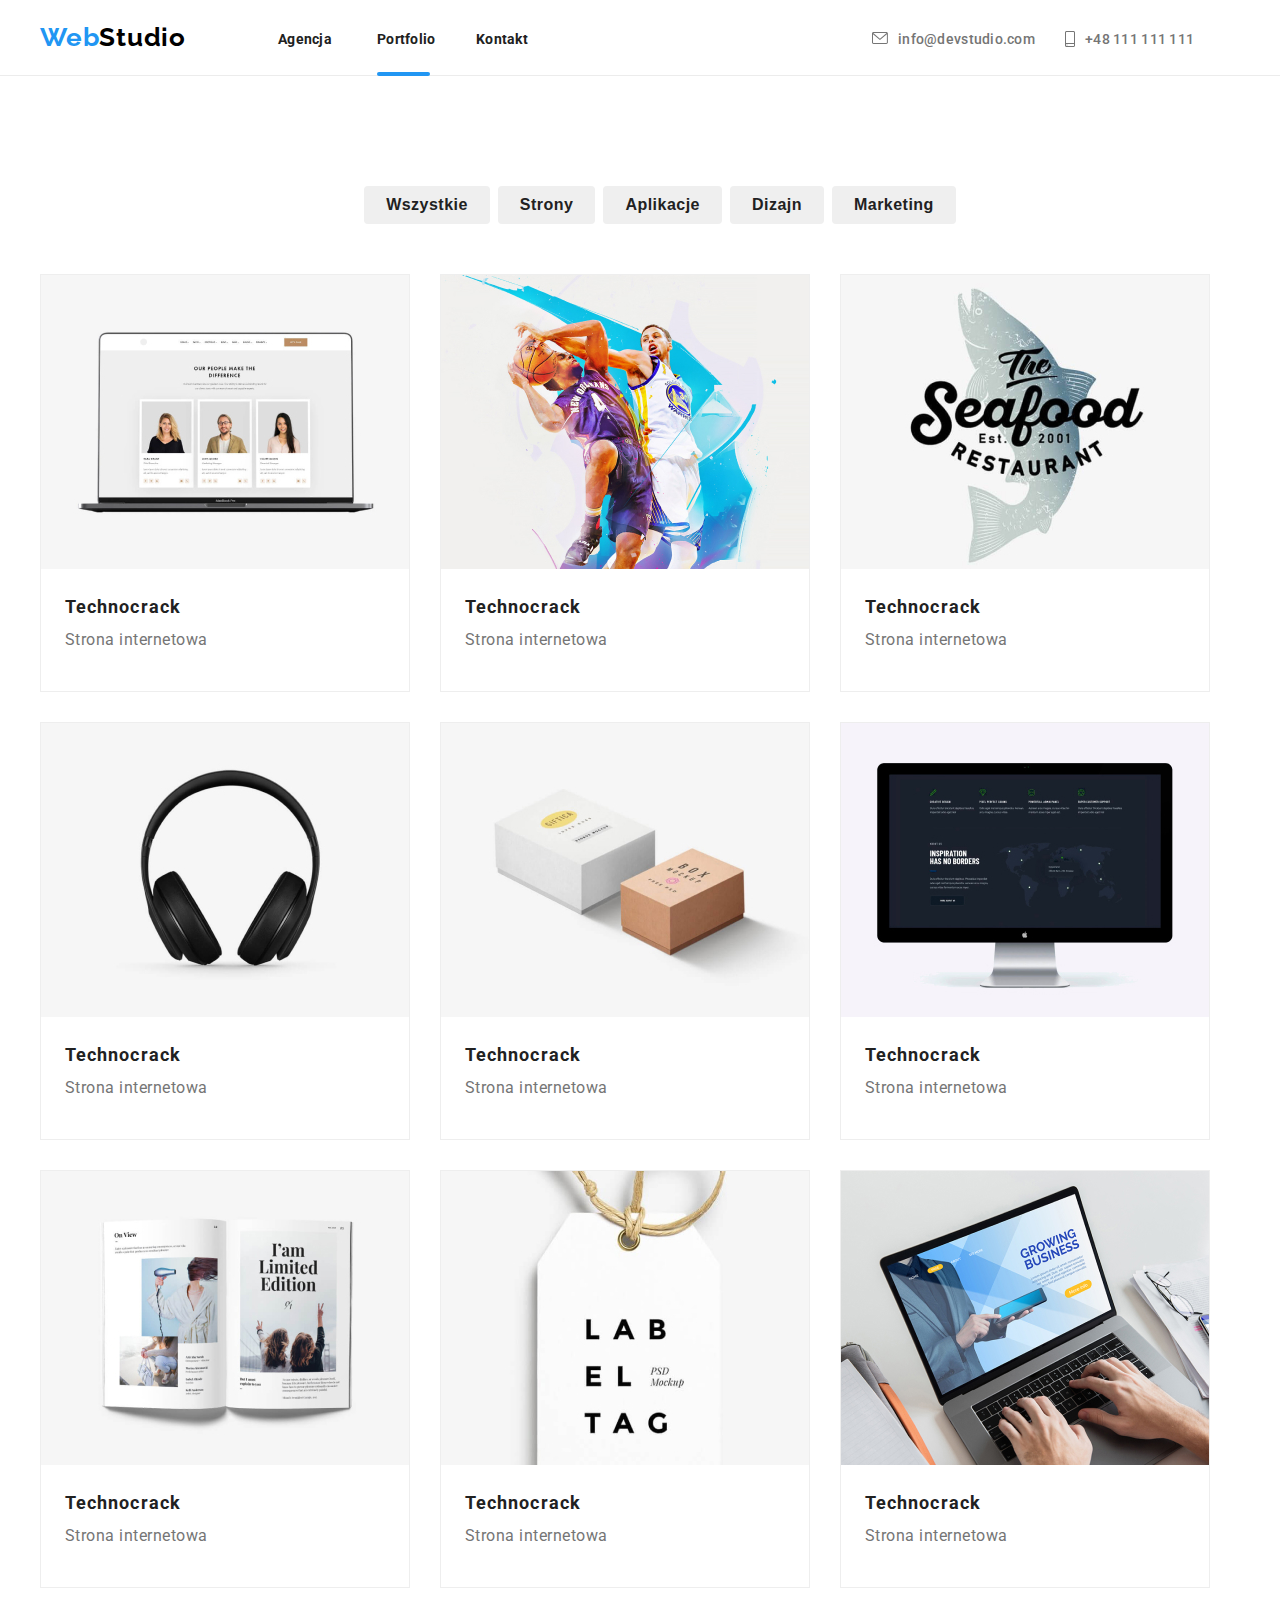
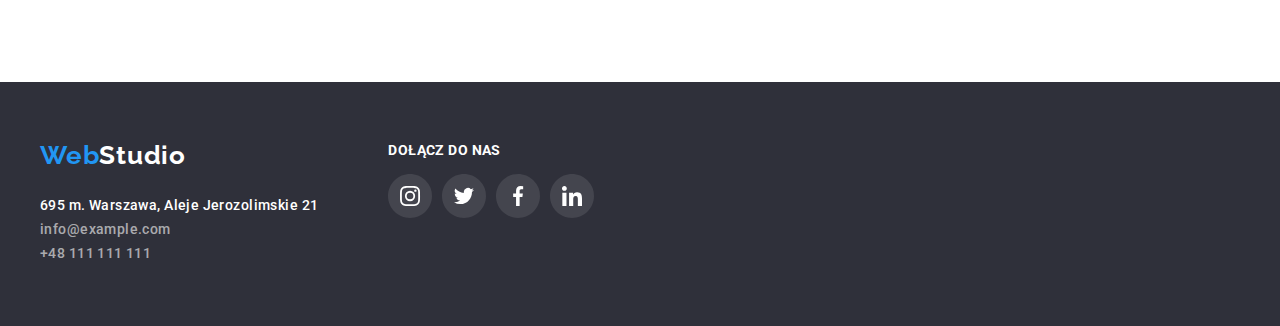
==== portfolio.html @ 4f035d85 "Create portfolio.html" ====
<!DOCTYPE html>
<html lang="pl">
  <head>
    <meta charset="UTF-8" />
    <meta http-equiv="X-UA-Compatible" content="IE=edge" />
    <meta name="viewport" content="width=device-width, initial-scale=1.0" />
    <title>Document</title>
    <link rel="stylesheet" href="css/styles.css" />
    <link rel="preconnect" href="https://fonts.googleapis.com" />
    <link rel="preconnect" href="https://fonts.gstatic.com" crossorigin />
    <link
      href="https://fonts.googleapis.com/css2?family=Raleway:wght@700&family=Roboto:wght@400;500;700;900&display=swap"
      rel="stylesheet"
    />
  </head>
  <body>
    <header class="heading">
      <div class="container">
        <nav class="menu">
          <a
            class="link"
            href="https://mateuszglock.github.io/goit-markup-hw-05/"
            ><h3 class="logo">
              Web<span class="logo-second link">Studio</span>
            </h3></a
          >
          <ul class="menu-list">
            <li>
              <a
                class="link"
                href="https://mateuszglock.github.io/goit-markup-hw-05/"
                ><h4 class="agency link">Agencja</h4>
              </a>
            </li>
            <li>
              <a class="link" href="/goit-markup-hw-05/portfolio.html"
                ><h4 class="portfolio link active">Portfolio</h4>
              </a>
            </li>
            <li>
              <a class="link" href="/kontakt"
                ><h4 class="contact link">Kontakt</h4></a
              >
            </li>
          </ul>
        </nav>
        <ul class="contact-list">
          <li class="icon">
            <a
              class="text-icon link header-mail"
              href="mailto:info@devstudio.com"
            >
              <div class="icon-inside">
                <svg width="16" height="12">
                  <use href="./images/icons.svg#icon-envelope-1"></use>
                </svg>
              </div>
              info@devstudio.com
            </a>
          </li>

          <li class="icon phone-link">
            <a class="text-icon link header-phone" href="tel:+48-111-111-111">
              <div class="icon-inside icon-phone">
                <svg width="10" height="16">
                  <use href="./images/icons.svg#icon-smartphone-1"></use>
                </svg>
              </div>
              +48 111 111 111
            </a>
          </li>
        </ul>
      </div>
    </header>
    <main class="section">
      <div>
        <ul class="buttons-list">
          <li>
            <button class="portfolio-button" type="button">Wszystkie</button>
          </li>
          <li>
            <button class="portfolio-button" type="button">Strony</button>
          </li>
          <li>
            <button class="portfolio-button" type="button">Aplikacje</button>
          </li>
          <li>
            <button class="portfolio-button" type="button">Dizajn</button>
          </li>
          <li>
            <button class="portfolio-button" type="button">Marketing</button>
          </li>
        </ul>
      </div>
      <div class="container-box">
        <div class="container">
          <ul class="portfolio-pic-list">
            <li>
              <div class="portfolio-photo-box">
                <div class="portfolio-inside-photo-box">
                  <img
                    src="images/website.jpg"
                    alt="Laptop ze stroną internetową, na której znajdują się zdjęcia trzech osób"
                    width="370"
                    height="294"
                  />
                  <div class="portfolio-description-box">
                    <p class="portfolio-description-text">
                      Technocrack jest popularną platformą wykorzystywaną do
                      rozpowszechniania koronawirusa. Firmy wykorzystują tę
                      platformę do celów szpiegowskich i ataków na
                      niezabezpieczone serwery konkurencji
                    </p>
                  </div>
                </div>
                <div class="photo-tittle-box">
                  <p>
                    <b class="photo-tittle-text">Technocrack</b><br />
                    <span class="photo-text">Strona internetowa </span>
                  </p>
                </div>
              </div>
            </li>
            <li>
              <div class="portfolio-photo-box">
                <div class="portfolio-inside-photo-box">
                  <img
                    src="images/Basketball.jpg"
                    alt="Plakat, na którym dwaj gracze grają w koszykówkę"
                    width="370"
                    height="294"
                  />
                  <div class="portfolio-description-box">
                    <p class="portfolio-description-text">
                      Technocrack jest popularną platformą wykorzystywaną do
                      rozpowszechniania koronawirusa. Firmy wykorzystują tę
                      platformę do celów szpiegowskich i ataków na
                      niezabezpieczone serwery konkurencji
                    </p>
                  </div>
                </div>
                <div class="photo-tittle-box">
                  <p>
                    <b class="photo-tittle-text">Technocrack</b><br />
                    <span class="photo-text">Strona internetowa </span>
                  </p>
                </div>
              </div>
            </li>
            <li>
              <div class="portfolio-photo-box">
                <div class="portfolio-inside-photo-box">
                  <img
                    src="images/RestaurantPoster.jpg"
                    alt="Plakat na którym znajduje się napis The Seafood Restaurant. Est. 2001 na tle konturu szarej ryby"
                    width="370"
                    height="294"
                  />
                  <div class="portfolio-description-box">
                    <p class="portfolio-description-text">
                      Technocrack jest popularną platformą wykorzystywaną do
                      rozpowszechniania koronawirusa. Firmy wykorzystują tę
                      platformę do celów szpiegowskich i ataków na
                      niezabezpieczone serwery konkurencji
                    </p>
                  </div>
                </div>
                <div class="photo-tittle-box">
                  <p>
                    <b class="photo-tittle-text">Technocrack</b><br />
                    <span class="photo-text">Strona internetowa </span>
                  </p>
                </div>
              </div>
            </li>
            <li>
              <div class="portfolio-photo-box">
                <div class="portfolio-inside-photo-box">
                  <img
                    src="images/Headphones.jpg"
                    alt="czarne słuchawki na białym tle"
                    width="370"
                    height="294"
                  />
                  <div class="portfolio-description-box">
                    <p class="portfolio-description-text">
                      Technocrack jest popularną platformą wykorzystywaną do
                      rozpowszechniania koronawirusa. Firmy wykorzystują tę
                      platformę do celów szpiegowskich i ataków na
                      niezabezpieczone serwery konkurencji
                    </p>
                  </div>
                </div>
                <div class="photo-tittle-box">
                  <p>
                    <b class="photo-tittle-text">Technocrack</b><br />
                    <span class="photo-text">Strona internetowa </span>
                  </p>
                </div>
              </div>
            </li>
            <li>
              <div class="portfolio-photo-box">
                <div class="portfolio-inside-photo-box">
                  <img
                    src="images/Boxes.jpg"
                    alt="Białe i brązowe pudełko"
                    width="370"
                    height="294"
                  />
                  <div class="portfolio-description-box">
                    <p class="portfolio-description-text">
                      Technocrack jest popularną platformą wykorzystywaną do
                      rozpowszechniania koronawirusa. Firmy wykorzystują tę
                      platformę do celów szpiegowskich i ataków na
                      niezabezpieczone serwery konkurencji
                    </p>
                  </div>
                </div>
                <div class="photo-tittle-box">
                  <p>
                    <b class="photo-tittle-text">Technocrack</b><br />
                    <span class="photo-text">Strona internetowa </span>
                  </p>
                </div>
              </div>
            </li>
            <li>
              <div class="portfolio-photo-box">
                <div class="portfolio-inside-photo-box">
                  <img
                    src="images/ComputerWorld.jpg"
                    alt="Komputer ze stroną internetową, na której znajduje się ikona mapy świata"
                    width="370"
                    height="294"
                  />
                  <div class="portfolio-description-box">
                    <p class="portfolio-description-text">
                      Technocrack jest popularną platformą wykorzystywaną do
                      rozpowszechniania koronawirusa. Firmy wykorzystują tę
                      platformę do celów szpiegowskich i ataków na
                      niezabezpieczone serwery konkurencji
                    </p>
                  </div>
                </div>
                <div class="photo-tittle-box">
                  <p>
                    <b class="photo-tittle-text">Technocrack</b><br />
                    <span class="photo-text">Strona internetowa </span>
                  </p>
                </div>
              </div>
            </li>
            <li>
              <div class="portfolio-photo-box">
                <div class="portfolio-inside-photo-box">
                  <img
                    src="images/Book.jpg"
                    alt="Otwarta książka. Na jednej stronie znajdują się zdjęcia. Pierwsze przedstawia osobę suszącą włosy, a drugie kogoś kucającego nad brzegiem morza.. Na drugiej napis I am limited edition i dwie osoby stojące tyłem, na tle miasta."
                    width="370"
                    height="294"
                  />
                  <div class="portfolio-description-box">
                    <p class="portfolio-description-text">
                      Technocrack jest popularną platformą wykorzystywaną do
                      rozpowszechniania koronawirusa. Firmy wykorzystują tę
                      platformę do celów szpiegowskich i ataków na
                      niezabezpieczone serwery konkurencji
                    </p>
                  </div>
                </div>
                <div class="photo-tittle-box">
                  <p>
                    <b class="photo-tittle-text">Technocrack</b><br />
                    <span class="photo-text">Strona internetowa </span>
                  </p>
                </div>
              </div>
            </li>
            <li>
              <div class="portfolio-photo-box">
                <div class="portfolio-inside-photo-box">
                  <img
                    src="images/Label.jpg"
                    alt="Biała etykieta z napisaem LABEL TAG."
                    width="370"
                    height="294"
                  />
                  <div class="portfolio-description-box">
                    <p class="portfolio-description-text">
                      Technocrack jest popularną platformą wykorzystywaną do
                      rozpowszechniania koronawirusa. Firmy wykorzystują tę
                      platformę do celów szpiegowskich i ataków na
                      niezabezpieczone serwery konkurencji
                    </p>
                  </div>
                </div>
                <div class="photo-tittle-box">
                  <p>
                    <b class="photo-tittle-text">Technocrack</b><br />
                    <span class="photo-text">Strona internetowa </span>
                  </p>
                </div>
              </div>
            </li>
            <li>
              <div class="portfolio-photo-box">
                <div class="portfolio-inside-photo-box">
                  <img
                    src="images/GrowingBusiness.jpg"
                    alt="Laptop ze stroną internetową z podpisem growing business."
                    width="370"
                    height="294"
                  />
                  <div class="portfolio-description-box">
                    <p class="portfolio-description-text">
                      Technocrack jest popularną platformą wykorzystywaną do
                      rozpowszechniania koronawirusa. Firmy wykorzystują tę
                      platformę do celów szpiegowskich i ataków na
                      niezabezpieczone serwery konkurencji
                    </p>
                  </div>
                </div>
                <div class="photo-tittle-box">
                  <p>
                    <b class="photo-tittle-text">Technocrack</b><br />
                    <span class="photo-text">Strona internetowa </span>
                  </p>
                </div>
              </div>
            </li>
          </ul>
        </div>
      </div>
    </main>
    <footer class="ender">
      <div class="ender-cointainer">
        <div>
          <a class="link" href="https://web-studio.pl/"
            ><h3 class="footer-logo">
              Web<span class="footer-logo-second link">Studio </span>
            </h3></a
          >
          <address>
            <span class="location">695 m. Warszawa, Aleje Jerozolimskie 21</span
            ><br />
            <span>
              <a class="footer-mail link" href="mail:info@example.com"
                >info@example.com</a
              ><br />
              <a class="footer-phone link" href="tel:+48-111-111-111"
                >+48 111 111 111</a
              >
            </span>
          </address>
        </div>
        <div class="social-links-ender">
          <h5 class="social-links-ender-text">Dołącz do nas</h5>
          <ul class="social-links-ender-links">
            <li class="social-link-footer">
              <a href="...">
                <svg width="44" height="44">
                  <use href="./images/icons.svg#icon-Ellipse-9"></use></svg
              ></a>
            </li>
            <li class="social-link-footer">
              <a href="...">
                <svg width="44" height="44">
                  <use href="./images/icons.svg#icon-Ellipse-10"></use></svg
              ></a>
            </li>
            <li class="social-link-footer">
              <a href="...">
                <svg width="44" height="44">
                  <use href="./images/icons.svg#icon-Ellipse-11"></use></svg
              ></a>
            </li>
            <li class="social-link-footer">
              <a href="...">
                <svg width="44" height="44">
                  <use href="./images/icons.svg#icon-Ellipse-12"></use></svg
              ></a>
            </li>
          </ul>
        </div>
      </div>
    </footer>
  </body>
</html>
---- css/styles.css ----
:root {
  --text-color: #212121;
  --primary-text-color: #ffffff;
  --logo-first-color: #2196f3;
  --logo-second-color: #000000;
  --link-color: #2196f3;
  --header-contact-color: #757575;
  --footer-contact-color: #ffffff99;
  --order-button-text-color: #ffffff;
  --header-background: #ffffff;
  --central-background: #e5e5e5;
  --central-section-background: #2f303a;
  --footer-background: #2f303a;
  --team-section-background: #f5f4fa;
  --order-button-background: #f5f4fa;
  --hover-button-background: #2196f3;
  --icon-color: #afb1b8;
}
body {
  font-family: "Roboto", "Arial", sans-serif;
  font-weight: 500;
  color: var(--text-color);
  padding: 0px;
  margin: 0px;
}
.container {
  width: 1200px;
  display: flex;
}
.container-vertical {
  width: 1200px;
  display: block;
}

.heading {
  background: var(--header-background);
  display: flex;
  justify-content: center;
  border-bottom: 1px solid #ececec;
}
.menu {
  display: flex;
  list-style: none;
}
.menu-list {
  display: flex;
  list-style: none;
  margin: 0px;
  padding: 0px;
  gap: 46px;
}

.logo {
  width: 145px;
  margin: 0px;
  margin-top: 24px;
  margin-bottom: 25px;

  font-family: "Raleway";
  font-style: normal;
  font-weight: 700;
  font-size: 26px;
  line-height: 1;

  letter-spacing: 0.03em;

  color: var(--logo-first-color);
}
.logo-second {
  color: var(--logo-second-color);
}
.link {
  text-decoration: none;
  transition-property: color, fill;
  transition-duration: 250ms;
  transition-timing-function: cubic-bezier(0.4, 0, 0.2, 1);
  transition-delay: 0ms;
}
.link:hover {
  color: var(--link-color);
}
.agency {
  width: 53px;
  margin-left: 93px;
  margin-top: 32px;

  font-style: normal;
  font-size: 14px;
  line-height: 1;
  letter-spacing: 0.02em;

  color: var(--text-color);
}
.active::after {
  content: "";
  position: absolute;
  width: 53px;
  top: 72px;
  background: var(--hover-button-background);
  height: 4px;
  border-radius: 10px 10px 10px 10px;
}
.portfolio {
  width: 53px;
  margin-top: 32px;

  font-style: normal;
  font-size: 14px;
  line-height: 1;
  letter-spacing: 0.02em;
  color: var(--text-color);
}
.contact {
  width: 51px;
  margin-top: 32px;

  font-style: normal;
  font-size: 14px;
  line-height: 1;
  letter-spacing: 0.02em;
  color: var(--text-color);
}
.contact-list {
  display: flex;
  margin: 0px;
  margin-left: 345px;
  align-items: center;
  list-style: none;
  padding: 0px;
}
.text-icon {
  display: flex;
}
.text-icon:hover {
  color: #2196f3;
  fill: #2196f3;
}
.header-mail {
  margin: 0px;
  font-style: normal;
  font-size: 14px;
  letter-spacing: 0.02em;

  color: var(--header-contact-color);

  font-family: "Roboto";
  font-weight: 500;
  line-height: 16px;
  letter-spacing: 0.02em;
  padding-top: 2px;
}
.icon {
  display: flex;
  fill: #757575;
  align-items: center;
}
.icon:hover > a {
  color: #2196f3;
  fill: #2196f3;
}
.icon-inside {
  padding-right: 10px;
  align-items: center;
}
.phone-link {
  margin-left: 30px;
}
.icon-phone {
  align-items: center;
}
.header-phone {
  margin: 0px;
  font-style: normal;
  font-size: 14px;
  letter-spacing: 0.02em;

  color: var(--header-contact-color);

  font-family: "Roboto";
  font-weight: 500;
  line-height: 16px;
  letter-spacing: 0.02em;
  padding-top: 5px;
}
.central {
  background: var(--header-background);
  justify-content: center;
}
.section {
  padding-top: 94px;
  padding-bottom: 94px;
}
.primary-part {
  margin-top: 0px;
  margin-bottom: 0px;
  display: block;
  align-items: center;
  background: var(--central-section-background);
  background-image: linear-gradient(
      to bottom,
      rgba(47, 48, 58, 0.4),
      rgba(47, 48, 58, 0.4)
    ),
    url(../images/main-section-background.jpg);
  background-repeat: no-repeat;
  background-position: 50%;
  padding-top: 200px;
  padding-bottom: 210px;
  display: flex;
  justify-content: center;
  text-align: center;
}
.button-box {
  display: block;
  margin-right: auto;
  margin-left: auto;
}
.button {
  width: 200px;
  margin-top: 30px;
  cursor: pointer;
  border: var(--white-color);
  font-style: normal;
  border-radius: 4px;

  color: var(--header-background);
  background: var(--hover-button-background);
  font-style: normal;
  font-size: 16px;
  line-height: 1.62;

  letter-spacing: 0.03em;
  font-weight: 700;
  padding-top: 10px;
  padding-bottom: 10px;
}

.orderButtonText {
  width: 117px;
  font-style: normal;
  font-weight: 700;
  font-size: 16px;
  line-height: 1;
  color: var(--text-color);

  letter-spacing: 0.06em;
}

.primary-text {
  font-size: 44px;
  font-weight: 900;
  line-height: 1.36;
  letter-spacing: 6px;
  margin: 0px;
  text-align: center;
  color: var(--primary-text-color);
  text-transform: uppercase;

  font-style: normal;

  letter-spacing: 0.06em;
}

.advantages {
  display: flex;
  justify-content: center;
  padding-top: 94px;
  padding-bottom: 94px;
}
.adv-list {
  list-style-type: none;
  display: flex;
  align-items: center;
  margin: 0px;
  gap: 30px;
  padding: 0px;
}
.advantages-tittle {
  font-weight: 700;
  font-size: 14px;
  text-align: left;
  vertical-align: top;
  margin: 0px;
  letter-spacing: 0.03em;
}
.advantage {
  margin-top: 30px;
}
.advantage-tittle-box {
  width: 270px;
}
.advantages-text {
  font-family: "Roboto";
  font-style: normal;
  font-size: 14px;
  line-height: 24px;
  text-align: Left;
  vertical-align: Top;
  letter-spacing: 0.03em;
  margin-right: 1px;
  margin-top: 10px;
  width: 270px;

  color: var(--header-contact-color);
}

.second-text {
  left: 515px;
}
.third-text {
  left: 815px;
}
.fourth-text {
  left: 1115px;
}
.occupation {
  justify-content: center;
  align-items: center;
}
.container-box {
  display: flex;

  justify-content: center;
}
.occupation-text {
  margin: 0px;
  margin-bottom: 50px;

  font-style: normal;
  font-weight: 700;
  font-size: 36px;
  line-height: 1;
  text-align: center;

  letter-spacing: 0.03em;
}
.occupation-list {
  list-style-type: none;
  display: flex;
  text-align: center;
  gap: 30px;
  margin: 0px;
  margin-right: 0px;
  margin-bottom: 94px;
  padding: 0px;
}
.occupation-photo-1 {
  width: 370px;
  left: 215px;
  top: 1061px;
}
.occupation-photo-2 {
  width: 370px;
  left: 615px;
  top: 1061px;
}
.occupation-photo-3 {
  width: 370px;
  left: 1015px;
  top: 1061px;
}
.image-box {
  margin: 0;
  position: relative;
}
.signature-box {
  position: absolute;
  display: flex;
  width: 370px;
  height: 70px;
  top: 224px;
  align-items: center;
  justify-content: center;
  font-size: 14px;
  line-height: 1.14;
  letter-spacing: 0.03em;
  text-transform: uppercase;
  color: var(--header-background);
  background: rgba(47, 48, 58, 0.8);
}
.team-section {
  left: 0px;
  background: var(--team-section-background);
  padding-bottom: 94px;
  display: block;
}

.team-text {
  font-style: normal;
  font-weight: 700;
  font-size: 36px;
  line-height: 1;
  text-align: center;
  margin-top: 0px;
  margin-bottom: 50px;

  letter-spacing: 0.03em;

  color: var(--text-color);
}
.team-list {
  list-style-type: none;
  display: flex;
  align-items: center;
  gap: 30px;
  padding: 0px;
  margin: 0px;
}
.team-member {
  width: 270px;
  padding-bottom: 30px;

  background: var(--primary-text-color);

  box-shadow: 0px 1px 3px rgba(0, 0, 0, 0.12), 0px 1px 1px rgba(0, 0, 0, 0.14),
    0px 2px 1px rgba(0, 0, 0, 0.2);
  border-radius: 0px 0px 4px 4px;
}
.team-member-data {
  margin-top: 30px;
  display: block;
  text-align: center;
}
.team-member-name {
  width: 72px;
  font-style: normal;
  font-size: 16px;
  line-height: 1;

  text-align: center;
  letter-spacing: 0.03em;
}
.team-member-job {
  font-weight: 400;

  font-style: normal;
  font-size: 16px;
  line-height: 1;
  margin-top: 10px;

  letter-spacing: 0.03em;

  color: var(--header-contact-color);
}
.icon-figcaption {
  display: flex;
  list-style: none;
  padding: 0px;
  gap: 10px;
  justify-content: center;
}
.social-link a:hover {
  fill: white;
  background: var(--hover-button-background);
}
.social-link a {
  display: flex;
  border-radius: 50%;
  padding: 11px;
  fill: var(--icon-color);
  transition-property: fill, background;
  transition-duration: 250ms;
  transition-timing-function: cubic-bezier(0.4, 0, 0.2, 1);
  transition-delay: 0ms;
}

/*.social-link:hover,
.social-link:focus {
  fill: var(--hover-button-background);
}
.social-link a {
  display: flex;
  border-radius: 50%;
}

.social-link a:hover {
  background: #2196f3;
}

.social-link a:hover svg {
  fill: white;
}

.social-link a svg {
  fill: var(--header-background);
}
.social-link a svg:hover {
  fill: var(--link-color);
}*/
.icon:hover > a {
  color: #2196f3;
  fill: #2196f3;
}
.clients-section {
  align-items: center;
  justify-content: center;
}
.clients-text {
  font-style: normal;
  font-weight: 700;
  font-size: 36px;
  line-height: 1;
  text-align: center;
  margin-top: 0px;
  margin-bottom: 50px;

  letter-spacing: 0.03em;

  color: var(--text-color);
}
.clients-list {
  display: flex;
  list-style: none;
  margin: 0px;
  padding: 0px;
  gap: 30px;
}
.client {
  border: 1px solid var(--icon-color);
  border-radius: 4px;
  width: 170px;
  height: 92px;
  fill: var(--icon-color);
  transition-property: fill;
  transition-duration: 250ms;
  transition-timing-function: cubic-bezier(0.4, 0, 0.2, 1);
  transition-delay: 0ms;
}
.client:hover,
.client:focus {
  border: 1px solid var(--link-color);
  fill: var(--link-color);
}
.ender {
  background-color: var(--footer-background);
  margin-top: 0px;
  padding-top: 0px;
  display: block;
  align-items: center;
}
.ender-cointainer {
  margin-left: 0px;
  margin-top: 0px;
  padding-top: 60px;
  padding-bottom: 60px;
  width: 1200px;
  margin-right: auto;
  margin-left: auto;
  display: flex;
}
.footer-logo {
  width: 145px;

  font-family: "Raleway";
  font-style: normal;
  font-weight: 700;
  font-size: 26px;
  line-height: 1;

  letter-spacing: 0.03em;

  color: var(--logo-first-color);
  text-decoration: none;
  margin-top: 0px;
}
.footer-logo-second {
  color: var(--primary-text-color);
  text-decoration: none;
}
.location {
  width: 246px;
  top: 2208px;

  font-style: normal;
  font-size: 14px;
  line-height: 1.71;

  letter-spacing: 0.03em;

  color: var(--header-background);
  text-indent: 215px;
}
.footer-mail {
  width: 231px;
  top: 2238px;

  font-style: normal;
  font-size: 14px;
  line-height: 1.71;
  text-indent: 215px;

  letter-spacing: 0.03em;

  color: var(--footer-contact-color);
  text-decoration: none;
}
.footer-phone {
  width: 231px;

  font-style: normal;
  font-size: 14px;
  line-height: 1.71;

  letter-spacing: 0.03em;

  color: var(--footer-contact-color);
  text-decoration: none;
  text-indent: 215px;
}
.social-links-ender {
  margin-left: 70px;
}
.social-link-footer {
  fill: rgba(255, 255, 255, 0.1);
}
.social-link-footer a:hover {
  fill: var(--link-color);
  transition-property: fill;
  transition-duration: 250ms;
  transition-timing-function: cubic-bezier(0.4, 0, 0.2, 1);
  transition-delay: 0ms;
}
.social-links-ender-text {
  color: var(--header-background);
  font-style: normal;
  font-size: 14px;
  letter-spacing: 0.03em;
  text-transform: uppercase;
  margin: 0px;
}
.social-links-ender-links {
  display: flex;
  list-style: none;
  padding: 0px;
  gap: 10px;
}
.portfolio-part {
  background-color: var(--central-background);
}
.buttons-list {
  display: flex;
  justify-content: center;
  gap: 8px;
  font-weight: 500;
  font-size: 16px;
  line-height: 1.71;
  letter-spacing: 0.03em;
  cursor: pointer;
  border-radius: 4px;

  list-style: none;
}
.portfolio-all-button {
  width: 121px;
  left: 510px;
  top: 174px;

  background: var(--order-button-background);

  box-shadow: 0px 3px 1px rgba(0, 0, 0, 0.1), 0px 1px 2px rgba(0, 0, 0, 0.08),
    0px 2px 2px rgba(0, 0, 0, 0.12);
  border-radius: 4px;
}
.portfolio-button {
  cursor: pointer;
  border: var(--white-color);
  font-weight: 500;
  font-size: 16px;
  font-style: normal;
  padding: 6px 22px 6px 22px;
  border-radius: 4px;
  line-height: 1.2;

  color: var(--text-color);
  font-style: normal;
  font-size: 16px;
  line-height: 1.62;

  text-align: center;
  letter-spacing: 0.03em;
  font-weight: 700;
  transition-property: color, background, box-shadow;
  transition-duration: 250ms;
  transition-timing-function: cubic-bezier(0.4, 0, 0.2, 1);
}
.portfolio-button:hover {
  background-color: var(--hover-button-background);
  color: var(--primary-text-color);
  cursor: pointer;
  box-shadow: 0px 3px 1px rgba(0, 0, 0, 0.1), 0px 1px 2px rgba(0, 0, 0, 0.08),
    0px 2px 2px rgba(0, 0, 0, 0.12);
}
.button-text {
  width: 49px;
  left: 661px;
  top: 180px;
}
.portfolio-pages-button {
  width: 93px;
  left: 639px;
  top: 174px;

  background: var(--team-section-background);
  border-radius: 4px;
}
.portfolio-pages-text-button {
  width: 49px;
  left: 661px;
  top: 180px;

  font-style: normal;
  font-size: 16px;
  line-height: 1.62;

  text-align: center;
  letter-spacing: 0.03em;

  color: var(--text-color);
}
.portfolio-apps-button {
  width: 114px;

  left: 740px;
  top: 174px;

  background: var(--team-section-background);
  border-radius: 4px;
}
.portfolio-apps-text-button {
  width: 70px;
  left: 762px;
  top: 180px;

  font-style: normal;

  font-size: 16px;
  line-height: 1.62;

  text-align: center;
  letter-spacing: 0.03em;

  color: var(--text-color);
}
.portfolio-design-button {
  width: 91px;
  left: 862px;
  top: 174px;

  background: var(--team-section-background);
  border-radius: 4px;
}
.portfolio-design-text-button {
  width: 47px;
  left: 884px;
  top: 180px;
  font-style: normal;
  font-size: 16px;
  line-height: 1.62;

  text-align: center;
  letter-spacing: 0.03em;

  color: var(--text-color);
}
.portfolio-marketing-button {
  width: 121px;
  left: 961px;
  top: 174px;

  background: var(--team-section-background);
  border-radius: 4px;
}
.portfolio-marketing-text-button {
  width: 77px;
  left: 983px;
  top: 180px;

  font-style: normal;

  font-size: 16px;
  line-height: 1.62;

  text-align: center;
  letter-spacing: 0.03em;

  color: var(--text-color);
}
.portfolio-pic-list {
  margin: 0px;
  padding: 0px;
  margin-top: 34px;
  display: flex;
  flex-wrap: wrap;
  gap: 30px;

  list-style: none;
  align-items: center;
}
.portfolio-photo-box {
  box-sizing: border-box;
  position: relative;
  overflow: hidden;
  width: 370px;

  background: var(--order-button-text-color);
  border: 1px solid #eeeeee;
  margin: 0 auto;
  transition-property: box-shadow;
  transition-duration: 250ms;
  transition-timing-function: cubic-bezier(0.4, 0, 0.2, 1);
}
.portfolio-inside-photo-box {
}
.portfolio-description-box {
  position: absolute;
  display: flex;
  width: 370px;
  top: 450px;
  height: 294px;
  align-items: center;
  justify-content: center;

  color: var(--header-background);
  background: rgba(33, 150, 243, 0.9);
  transition-property: position, top;
  transition-duration: 250ms;
  transition-timing-function: cubic-bezier(0.4, 0, 0.2, 1);
  transition-delay: 0ms;
}
.portfolio-photo-box:hover .portfolio-description-box {
  top: 0px;
}

.portfolio-description-text {
  padding: 49px 45px 49px 24px;
  font-family: "Roboto";
  font-style: normal;
  font-weight: 400;
  font-size: 18px;
  line-height: 28px;
  color: #ffffff;
  letter-spacing: 0.03em;
  text-transform: uppercase;
}

.portfolio-photo-box:hover {
  box-shadow: 0px 1px 1px rgba(0, 0, 0, 0.12), 0px 4px 4px rgba(0, 0, 0, 0.06),
    1px 4px 6px rgba(0, 0, 0, 0.16);
}

.photo-tittle-text {
  width: 322px;

  margin-left: 24px;

  font-style: normal;
  font-weight: 700;
  font-size: 18px;
  line-height: 2;
  letter-spacing: 0.06em;

  color: var(--text-color);
}
.photo-tittle-box {
  padding-bottom: 20px;
  width: 370px;
  position: relative;
  overflow: hidden;
  border-bottom: 1px solid var(--border);
  border-left: 1px solid var(--border);
  border-right: 1px solid var(--border);
  overflow: hidden;
  position: relative;
  background-color: var(--header-background);
}
.photo-text {
  width: 322px;

  margin-left: 24px;

  font-style: normal;
  font-weight: 400;
  font-size: 16px;
  line-height: 1.88;

  letter-spacing: 0.03em;

  color: var(--header-contact-color);
}
.portfolio-footer {
  top: 1628px;
}

.backdrop {
  position: fixed;
  top: 0;
  left: 0;
  width: 100%;
  height: 100%;
  z-index: 1000;
  background-color: rgba(0, 0, 0, 0.2);
  transition: opacity 250ms, visibility 250ms, transform 250ms;
  transition-timing-function: cubic-bezier(0.4, 0, 0.2, 1);
}
.is-hidden {
  opacity: 0;
  visibility: hidden;
  pointer-events: none;
}
.is-hidden > .modal {
  transform: translate(-50%, 50%);
}
.modal {
  position: absolute;
  top: 50%;
  left: 50%;
  width: 528px;
  height: 581px;
  transform: translate(-50%, -50%);
  background-color: var(--header-background);
  transition: transform-translate;
  box-shadow: 0px 1px 3px rgb(0 0 0 / 12%), 0px 1px 1px rgb(0 0 0 / 14%),
    0px 2px 1px rgb(0 0 0 / 20%);
  border-radius: 4px;
  transition: transform 250ms;
}

.modal-exit {
  position: absolute;
  top: 8px;
  right: 8px;
  width: 30px;
  height: 30px;
  background-color: var(--white-color);
  border: 1px solid rgba(0, 0, 0, 0.1);
  border-radius: 50%;
  cursor: pointer;
}
.modal-exit:hover,
.modal-exit:focus {
  background: var(--blue-color);
  color: var(--white-color);
  box-shadow: 0px 1px 3px rgba(0, 0, 0, 0.12), 0px 1px 1px rgba(0, 0, 0, 0.14),
    0px 2px 1px rgba(0, 0, 0, 0.2);
  transition: background 250ms, color 250ms, box-shadow 250ms;
  transition-timing-function: cubic-bezier(0.4, 0, 0.2, 1);
}
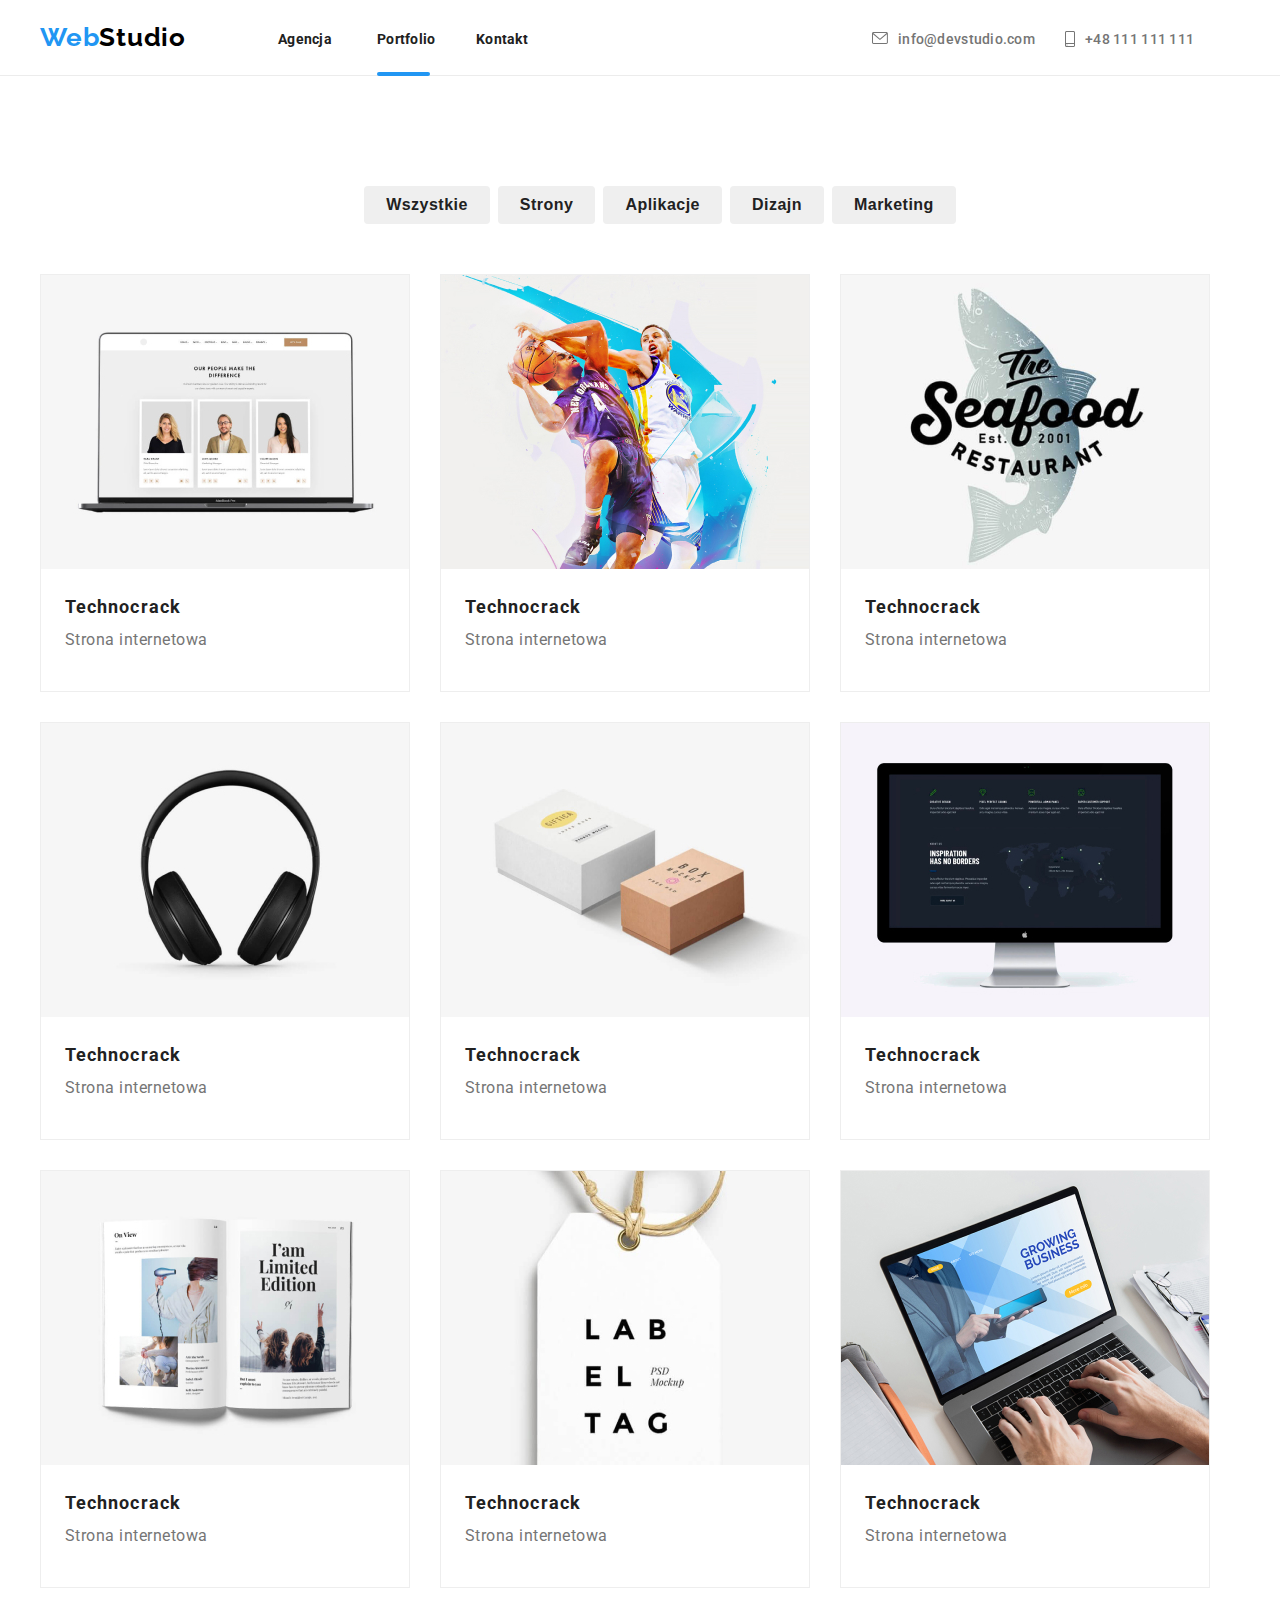
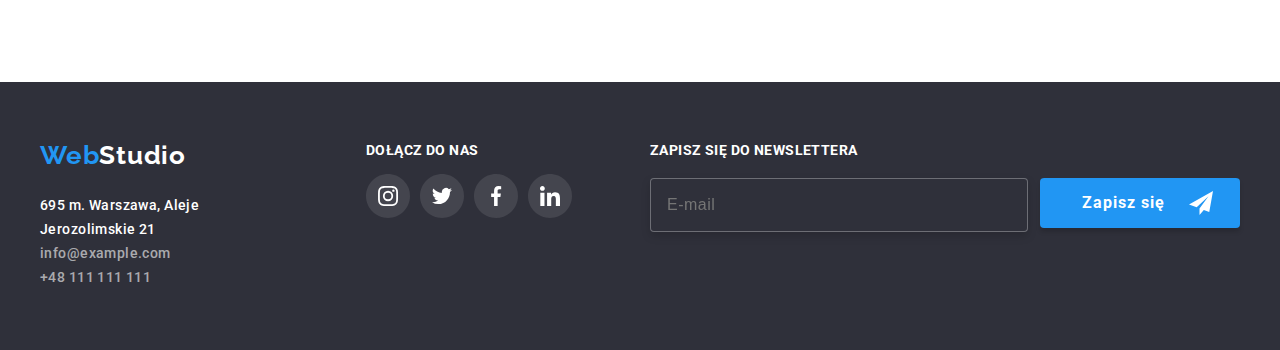
==== commit 8d8e205f: "Update portfolio.html" ====
--- a/portfolio.html
+++ b/portfolio.html
@@ -383,6 +383,28 @@
             </li>
           </ul>
         </div>
+        <div class="newsletter-container">
+          <h5 class="social-links-ender-text">Zapisz się do newslettera</h5>
+
+          <form class="newsletter-form">
+            <label>
+              <input
+                type="text"
+                name="e-mail"
+                class="newsletter-input"
+                placeholder="E-mail"
+              />
+            </label>
+            <label>
+              <button type="submit" class="newsletter-button">
+                <h5>Zapisz się</h5>
+                <svg width="24" height="24">
+                  <use href="./images/icons.svg#send-icon"></use>
+                </svg>
+              </button>
+            </label>
+          </form>
+        </div>
       </div>
     </footer>
   </body>
--- a/css/styles.css
+++ b/css/styles.css
@@ -634,6 +634,59 @@
   padding: 0px;
   gap: 10px;
 }
+
+.newsletter-container {
+  margin-left: 78px;
+}
+.newsletter-form {
+  margin-top: 20px;
+  display: flex;
+}
+.newsletter-input {
+  padding-left: 16px;
+  border: 1px solid rgba(255, 255, 255, 0.3);
+  filter: drop-shadow(0px 4px 4px rgba(0, 0, 0, 0.15));
+  background-color: var(--footer-background);
+  border-radius: 4px;
+  width: 358px;
+  height: 50px;
+
+  font-size: 16px;
+  letter-spacing: 0.03em;
+
+  color: rgba(255, 255, 255, 0.6);
+}
+.newsletter-button {
+  display: flex;
+  margin-left: 12px;
+  background: #2196f3;
+  box-shadow: 0px 4px 4px rgba(0, 0, 0, 0.15);
+  border: none;
+  border-radius: 4px;
+  width: 200px;
+  height: 50px;
+  padding-left: 42px;
+  align-items: center;
+}
+.newsletter-button > h5 {
+  font-family: "Roboto";
+  font-style: normal;
+  font-weight: 700;
+  font-size: 16px;
+  line-height: 30px;
+  margin: 0px;
+
+  display: flex;
+  align-items: center;
+  text-align: center;
+  letter-spacing: 0.06em;
+
+  color: #ffffff;
+}
+.newsletter-button > svg {
+  margin-left: 24px;
+  color: var(--header-background);
+}
 .portfolio-part {
   background-color: var(--central-background);
 }
@@ -912,10 +965,11 @@
 }
 .modal {
   position: absolute;
+
   top: 50%;
   left: 50%;
   width: 528px;
-  height: 581px;
+
   transform: translate(-50%, -50%);
   background-color: var(--header-background);
   transition: transform-translate;
@@ -924,7 +978,107 @@
   border-radius: 4px;
   transition: transform 250ms;
 }
-
+.modal-content {
+  width: 448px;
+  margin-left: auto;
+  margin-right: auto;
+}
+.modal-content > h4 {
+  font-family: "Roboto";
+  font-style: normal;
+  font-weight: 700;
+  font-size: 20px;
+  line-height: 23px;
+  text-align: center;
+  letter-spacing: 0.03em;
+  margin-top: 40px;
+  margin-bottom: 12px;
+}
+.modal-content > form >label{
+  text-align: left;
+  margin-bottom: 4px;
+  display: grid;
+}
+.modal-content > form > label {
+  font-family: "Roboto";
+  font-style: normal;
+  font-weight: 400;
+  font-size: 12px;
+  line-height: 14px;
+
+  letter-spacing: 0.01em;
+
+  color: var(--header-contact-color);
+  margin: 0px;
+  margin-bottom: 4px;
+}
+
+.input-box {
+  height: 40px;
+  border-radius: 4px;
+  padding-left: 42px;
+  margin-bottom: 10px;
+  width: -webkit-fill-available;
+
+  display: block;
+  height: 40px;
+  border: 1px solid rgba(33, 33, 33, 0.2);
+  transition: outline 250ms, border 250ms;
+
+}
+.textarea-box {
+  resize: none;
+  height: 120px;
+  border-radius: 4px;
+  padding-left: 15px;
+  margin-bottom: 10px;
+  padding: 12px 16px;
+  width: -webkit-fill-available;
+  border: 1px solid rgba(33, 33, 33, 0.2);
+  transition: outline 250ms, border 250ms;
+}
+}
+.terms-of-use-box {
+  display: flex;
+  margin-top: 20px;
+}
+.terms-of-use-box > label {
+  font-family: "Roboto";
+  font-style: normal;
+  font-weight: 400;
+  font-size: 14px;
+  line-height: 24px;
+  letter-spacing: 0.03em;
+  color: var(--header-contact-color);
+  /* margin-left: 8px; */
+}
+.terms-of-use-box > label > span {
+  text-decoration: underline;
+  color: var(--hover-button-background);
+}
+.modal-send-button {
+  width: 200px;
+  height: 50px;
+  border: none;
+  background: #2196f3;
+  box-shadow: 0px 4px 4px rgba(0, 0, 0, 0.15);
+  border-radius: 4px;
+  margin: auto;
+  margin-top: 30px;
+  margin-bottom: 40px;
+  cursor: pointer;
+}
+.modal-send-button > label {
+  font-family: "Roboto";
+  font-style: normal;
+  font-weight: 700;
+  font-size: 16px;
+  line-height: 30px;
+  letter-spacing: 0.06em;
+  cursor: pointer;
+
+  color: #ffffff;
+}
 .modal-exit {
   position: absolute;
   top: 8px;
@@ -945,3 +1099,63 @@
   transition: background 250ms, color 250ms, box-shadow 250ms;
   transition-timing-function: cubic-bezier(0.4, 0, 0.2, 1);
 }
+.cross-icon {
+  height: 11px;
+  width: 11px;
+  fill: rgb(0, 0, 0);
+  padding: 9px;
+}
+.modal-close {
+  position: absolute;
+  top: 8px;
+  right: 8px;
+  border-radius: 50%;
+  border: 1px solid rgba(0, 0, 0, 0.1);
+  cursor: pointer;
+}
+.person-icon {
+  height: 12px;
+  width: 12px;
+  position: absolute;
+  top: 109px;
+  left: 55px;
+}
+.tel-icon {
+  height: 12px;
+  width: 12px;
+  position: absolute;
+  top: 180px;
+  left: 55px;
+}
+.envelope-icon {
+  height: 12px;
+  width: 15px;
+  position: absolute;
+  top: 253px;
+  left: 55px;
+}
+
+.input-box:focus {
+  outline: var(--link-color);
+  border: 1px solid var(--link-color);
+}
+
+.textarea-box:focus {
+  outline: var(--link-color);
+  border: 1px solid var(--link-color);
+}
+.input-box:focus-within + .person-icon,
+.input-box:focus-within + .tel-icon,
+.input-box:focus-within + .envelope-icon {
+  fill: var(--link-color);
+  transition-duration: 250ms;
+  transition-timing-function: cubic-bezier(0.4, 0, 0.2, 1);
+  transition-property: fill;
+}
+.check-icon {
+  height: 16px;
+  width: 15px;
+  position: absolute;
+  top: 467px;
+  left: 42px;
+}